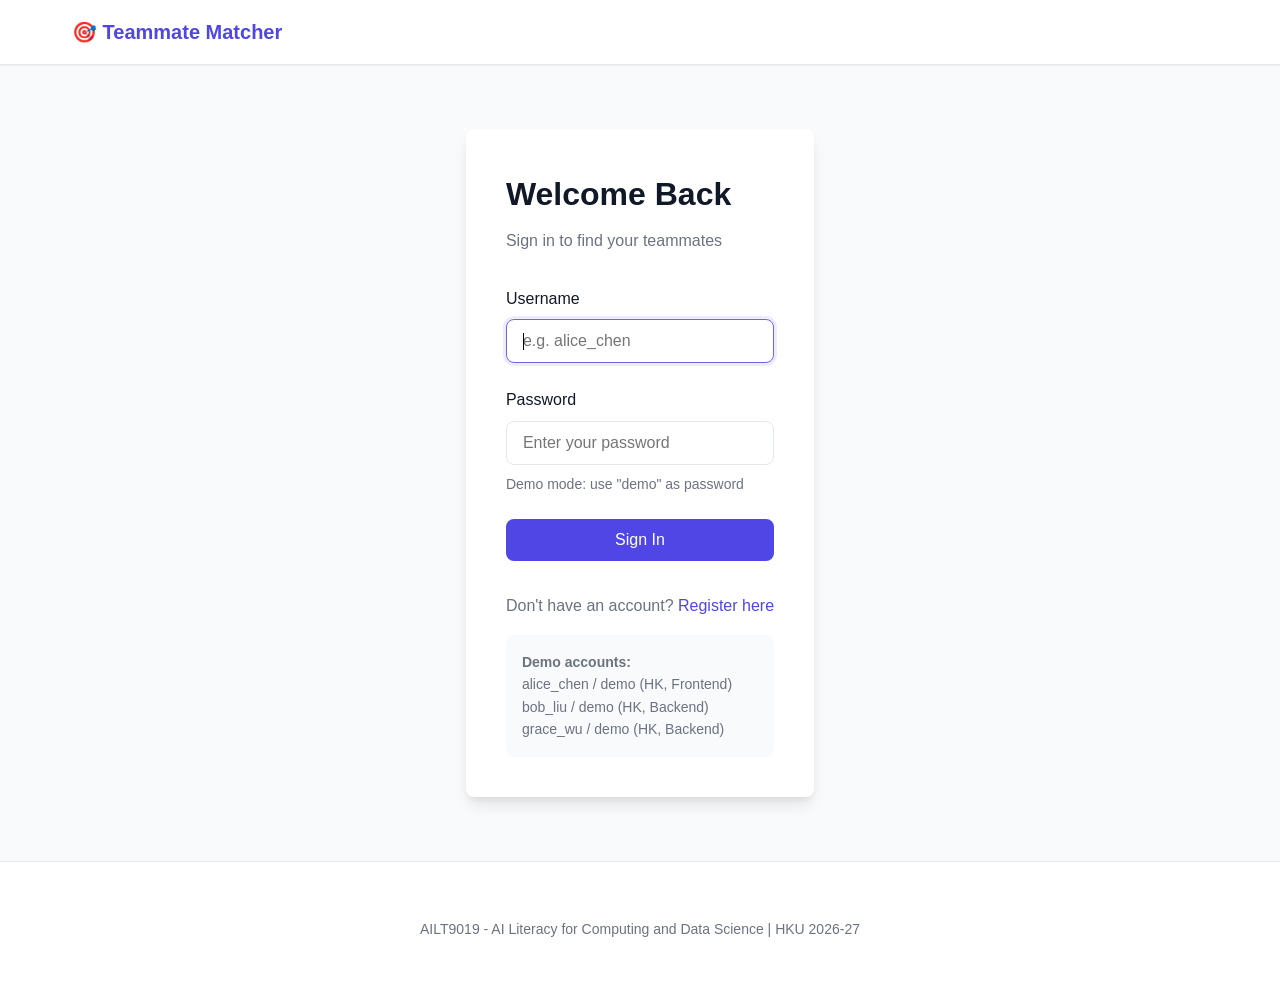
==== ui/dashboard.html @ fbad8a2a "Add UI frontend - pure HTML/CSS/JS interface - Login, register, dashboard, results, edit profile pag" ====
<!DOCTYPE html>
<html lang="zh-CN">
<head>
    <meta charset="UTF-8">
    <meta name="viewport" content="width=device-width, initial-scale=1.0">
    <title>Dashboard - Teammate Matcher</title>
    <link rel="stylesheet" href="css/style.css">
</head>
<body>
    <nav class="navbar">
        <div class="nav-container">
            <a href="dashboard.html" class="nav-brand"> Teammate Matcher</a>
            <div class="nav-links" id="nav-links">
                <a href="edit-profile.html">Edit Profile</a>
                <a href="#" onclick="logout()">Logout</a>
            </div>
        </div>
    </nav>

    <main class="container">
        <div id="alert-container"></div>

        <div class="dashboard">
            <div class="dashboard-header">
                <h1>Hello, <span id="user-display-name">User</span>! 👋</h1>
                <p class="dashboard-subtitle">Find your perfect project teammates</p>
            </div>

            <div class="dashboard-grid">
                <!-- Profile Card -->
                <div class="card profile-card">
                    <div class="card-header">
                        <h2>👤 Your Profile</h2>
                        <a href="edit-profile.html" class="btn btn-sm btn-secondary">Edit</a>
                    </div>
                    <div class="card-body">
                        <div class="profile-info">
                            <div class="info-row">
                                <span class="info-label">Username:</span>
                                <span class="info-value" id="profile-username">-</span>
                            </div>
                            <div class="info-row">
                                <span class="info-label">City:</span>
                                <span class="info-value">
                                    <span class="badge badge-city" id="profile-city">-</span>
                                </span>
                            </div>
                            <div class="info-row">
                                <span class="info-label">Role:</span>
                                <span class="info-value">
                                    <span class="badge badge-role" id="profile-role">-</span>
                                </span>
                            </div>
                            <div class="info-row">
                                <span class="info-label">Languages:</span>
                                <span class="info-value" id="profile-languages">-</span>
                            </div>
                            <div class="info-row">
                                <span class="info-label">Contact:</span>
                                <span class="info-value" id="profile-contact">-</span>
                            </div>
                            <div class="info-row">
                                <span class="info-label">Status:</span>
                                <span class="info-value">
                                    <span class="badge badge-warning" id="profile-status">Looking for teammates</span>
                                </span>
                            </div>
                        </div>
                    </div>
                </div>

                <!-- Match Card -->
                <div class="card match-card">
                    <div class="card-header">
                        <h2>🎯 Find Teammates</h2>
                    </div>
                    <div class="card-body">
                        <p class="match-description">
                            Our AI-powered matching algorithm will find you the best teammates based on:
                        </p>
                        <ul class="match-features">
                            <li>✓ Same cohort city (HK or SH)</li>
                            <li>✓ Complementary roles (Frontend, Backend, Database, etc.)</li>
                            <li>✓ Shared languages for better communication</li>
                            <li>✓ Availability (not already in a team)</li>
                        </ul>
                        <button id="match-btn" class="btn btn-primary btn-block btn-lg">
                            🔍 Run Matching Algorithm
                        </button>
                    </div>
                </div>
            </div>

            <!-- How It Works -->
            <div class="card how-it-works">
                <div class="card-header">
                    <h2>📋 How It Works</h2>
                </div>
                <div class="card-body">
                    <div class="steps">
                        <div class="step">
                            <div class="step-number">1</div>
                            <div class="step-content">
                                <h3>Hard Filter</h3>
                                <p>First, we filter out people who can't match with you (different city, already in a team, or yourself).</p>
                            </div>
                        </div>
                        <div class="step">
                            <div class="step-number">2</div>
                            <div class="step-content">
                                <h3>Signal Analysis</h3>
                                <p>For remaining candidates, we analyze shared languages and role compatibility.</p>
                            </div>
                        </div>
                        <div class="step">
                            <div class="step-number">3</div>
                            <div class="step-content">
                                <h3>AI Matching</h3>
                                <p>Our AI model (or deterministic fallback) picks the top 5 teammates who best complement your skills.</p>
                            </div>
                        </div>
                    </div>
                </div>
            </div>
        </div>
    </main>

    <footer class="footer">
        <div class="container">
            <p>AILT9019 - AI Literacy for Computing and Data Science | HKU 2026-27</p>
        </div>
    </footer>

    <script src="js/app.js"></script>
    <script>
        // Populate dashboard with current user data
        document.addEventListener('DOMContentLoaded', () => {
            if (currentUser) {
                document.getElementById('user-display-name').textContent = currentUser.display_name;
                document.getElementById('profile-username').textContent = currentUser.username;
                document.getElementById('profile-city').textContent = currentUser.city;
                document.getElementById('profile-role').textContent = currentUser.preferred_role;
                document.getElementById('profile-languages').textContent = (currentUser.languages || []).join(', ') || 'Not specified';
                document.getElementById('profile-contact').textContent = currentUser.contact_info || 'Not provided';

                const statusBadge = document.getElementById('profile-status');
                if (currentUser.in_team) {
                    statusBadge.textContent = 'Already in a team';
                    statusBadge.className = 'badge badge-success';
                } else {
                    statusBadge.textContent = 'Looking for teammates';
                    statusBadge.className = 'badge badge-warning';
                }
            }
        });
    </script>
</body>
</html>
---- ui/css/style.css ----
/* AILT9019 Teammate Matcher - UI Styles */

:root {
    --primary-color: #4f46e5;
    --primary-hover: #4338ca;
    --secondary-color: #6b7280;
    --success-color: #10b981;
    --warning-color: #f59e0b;
    --error-color: #ef4444;
    --bg-color: #f9fafb;
    --card-bg: #ffffff;
    --text-color: #111827;
    --text-muted: #6b7280;
    --border-color: #e5e7eb;
    --border-radius: 8px;
    --shadow-sm: 0 1px 2px 0 rgba(0, 0, 0, 0.05);
    --shadow: 0 1px 3px 0 rgba(0, 0, 0, 0.1), 0 1px 2px 0 rgba(0, 0, 0, 0.06);
    --shadow-md: 0 4px 6px -1px rgba(0, 0, 0, 0.1), 0 2px 4px -1px rgba(0, 0, 0, 0.06);
    --shadow-lg: 0 10px 15px -3px rgba(0, 0, 0, 0.1), 0 4px 6px -2px rgba(0, 0, 0, 0.05);
}

* {
    margin: 0;
    padding: 0;
    box-sizing: border-box;
}

body {
    font-family: -apple-system, BlinkMacSystemFont, 'Segoe UI', Roboto, 'Helvetica Neue', Arial, sans-serif;
    background-color: var(--bg-color);
    color: var(--text-color);
    line-height: 1.6;
    min-height: 100vh;
    display: flex;
    flex-direction: column;
}

/* Navbar */
.navbar {
    background: var(--card-bg);
    border-bottom: 1px solid var(--border-color);
    box-shadow: var(--shadow-sm);
    position: sticky;
    top: 0;
    z-index: 100;
}

.nav-container {
    max-width: 1200px;
    margin: 0 auto;
    padding: 1rem 2rem;
    display: flex;
    justify-content: space-between;
    align-items: center;
}

.nav-brand {
    font-size: 1.25rem;
    font-weight: 700;
    color: var(--primary-color);
    text-decoration: none;
}

.nav-links {
    display: flex;
    gap: 1.5rem;
}

.nav-links a {
    color: var(--text-color);
    text-decoration: none;
    font-weight: 500;
    transition: color 0.2s;
}

.nav-links a:hover {
    color: var(--primary-color);
}

/* Container */
.container {
    max-width: 1200px;
    margin: 0 auto;
    padding: 2rem;
    flex: 1;
}

/* Alerts */
.alert {
    padding: 1rem 1.5rem;
    border-radius: var(--border-radius);
    margin-bottom: 1.5rem;
    border-left: 4px solid;
}

.alert-success {
    background-color: #d1fae5;
    border-color: var(--success-color);
    color: #065f46;
}

.alert-error {
    background-color: #fee2e2;
    border-color: var(--error-color);
    color: #991b1b;
}

.alert-warning {
    background-color: #fef3c7;
    border-color: var(--warning-color);
    color: #92400e;
}

.alert-info {
    background-color: #dbeafe;
    border-color: #3b82f6;
    color: #1e40af;
}

/* Auth Pages */
.auth-container {
    display: flex;
    justify-content: center;
    align-items: center;
    min-height: calc(100vh - 200px);
    padding: 2rem;
}

.auth-card {
    background: var(--card-bg);
    border-radius: var(--border-radius);
    box-shadow: var(--shadow-lg);
    padding: 2.5rem;
    max-width: 500px;
    width: 100%;
}

.auth-card h1 {
    font-size: 2rem;
    margin-bottom: 0.5rem;
    color: var(--text-color);
}

.auth-subtitle {
    color: var(--text-muted);
    margin-bottom: 2rem;
}

.auth-form {
    display: flex;
    flex-direction: column;
    gap: 1.5rem;
}

.form-group {
    display: flex;
    flex-direction: column;
    gap: 0.5rem;
}

.form-group label {
    font-weight: 500;
    color: var(--text-color);
}

.form-group input,
.form-group select {
    padding: 0.75rem 1rem;
    border: 1px solid var(--border-color);
    border-radius: var(--border-radius);
    font-size: 1rem;
    transition: border-color 0.2s;
}

.form-group input:focus,
.form-group select:focus {
    outline: none;
    border-color: var(--primary-color);
    box-shadow: 0 0 0 3px rgba(79, 70, 229, 0.1);
}

.form-hint {
    color: var(--text-muted);
    font-size: 0.875rem;
}

.form-row {
    display: grid;
    grid-template-columns: 1fr 1fr;
    gap: 1rem;
}

.form-actions {
    display: flex;
    gap: 1rem;
    margin-top: 1rem;
}

.auth-footer {
    margin-top: 2rem;
    text-align: center;
    color: var(--text-muted);
}

.auth-footer a {
    color: var(--primary-color);
    text-decoration: none;
    font-weight: 500;
}

.auth-footer a:hover {
    text-decoration: underline;
}

.demo-accounts {
    margin-top: 1rem;
    padding: 1rem;
    background: var(--bg-color);
    border-radius: var(--border-radius);
    font-size: 0.875rem;
    text-align: left;
}

/* Buttons */
.btn {
    display: inline-block;
    padding: 0.75rem 1.5rem;
    border: none;
    border-radius: var(--border-radius);
    font-size: 1rem;
    font-weight: 500;
    text-decoration: none;
    cursor: pointer;
    transition: all 0.2s;
    text-align: center;
}

.btn-primary {
    background-color: var(--primary-color);
    color: white;
}

.btn-primary:hover {
    background-color: var(--primary-hover);
    box-shadow: var(--shadow-md);
}

.btn-secondary {
    background-color: var(--secondary-color);
    color: white;
}

.btn-secondary:hover {
    background-color: #4b5563;
}

.btn-sm {
    padding: 0.5rem 1rem;
    font-size: 0.875rem;
}

.btn-lg {
    padding: 1rem 2rem;
    font-size: 1.125rem;
}

.btn-block {
    display: block;
    width: 100%;
}

/* Dashboard */
.dashboard {
    display: flex;
    flex-direction: column;
    gap: 2rem;
}

.dashboard-header {
    text-align: center;
    margin-bottom: 1rem;
}

.dashboard-header h1 {
    font-size: 2.5rem;
    margin-bottom: 0.5rem;
}

.dashboard-subtitle {
    color: var(--text-muted);
    font-size: 1.125rem;
}

.dashboard-grid {
    display: grid;
    grid-template-columns: repeat(auto-fit, minmax(400px, 1fr));
    gap: 2rem;
}

/* Cards */
.card {
    background: var(--card-bg);
    border-radius: var(--border-radius);
    box-shadow: var(--shadow);
    overflow: hidden;
}

.card-header {
    padding: 1.5rem;
    border-bottom: 1px solid var(--border-color);
    display: flex;
    justify-content: space-between;
    align-items: center;
}

.card-header h2 {
    font-size: 1.25rem;
}

.card-body {
    padding: 1.5rem;
}

/* Profile Card */
.profile-info {
    display: flex;
    flex-direction: column;
    gap: 1rem;
}

.info-row {
    display: flex;
    justify-content: space-between;
    align-items: center;
    padding: 0.75rem 0;
    border-bottom: 1px solid var(--border-color);
}

.info-row:last-child {
    border-bottom: none;
}

.info-label {
    font-weight: 500;
    color: var(--text-muted);
}

.info-value {
    font-weight: 600;
}

/* Badges */
.badge {
    display: inline-block;
    padding: 0.25rem 0.75rem;
    border-radius: 12px;
    font-size: 0.875rem;
    font-weight: 500;
}

.badge-city {
    background-color: #dbeafe;
    color: #1e40af;
}

.badge-role {
    background-color: #e0e7ff;
    color: #3730a3;
}

.badge-success {
    background-color: #d1fae5;
    color: #065f46;
}

.badge-warning {
    background-color: #fef3c7;
    color: #92400e;
}

/* Match Card */
.match-description {
    color: var(--text-muted);
    margin-bottom: 1rem;
}

.match-features {
    list-style: none;
    margin-bottom: 1.5rem;
}

.match-features li {
    padding: 0.5rem 0;
    color: var(--text-color);
}

/* How It Works */
.how-it-works {
    margin-top: 1rem;
}

.steps {
    display: flex;
    flex-direction: column;
    gap: 1.5rem;
}

.step {
    display: flex;
    gap: 1.5rem;
    align-items: flex-start;
}

.step-number {
    width: 40px;
    height: 40px;
    border-radius: 50%;
    background-color: var(--primary-color);
    color: white;
    display: flex;
    align-items: center;
    justify-content: center;
    font-weight: 700;
    flex-shrink: 0;
}

.step-content h3 {
    margin-bottom: 0.5rem;
}

.step-content p {
    color: var(--text-muted);
}

/* Results Page */
.results-page {
    display: flex;
    flex-direction: column;
    gap: 2rem;
}

.results-header {
    text-align: center;
}

.results-header h1 {
    font-size: 2.5rem;
    margin-bottom: 0.5rem;
}

.results-subtitle {
    color: var(--text-muted);
    font-size: 1.125rem;
}

/* Stats Bar */
.stats-bar {
    display: grid;
    grid-template-columns: repeat(auto-fit, minmax(150px, 1fr));
    gap: 1rem;
    background: var(--card-bg);
    padding: 1.5rem;
    border-radius: var(--border-radius);
    box-shadow: var(--shadow);
}

.stat {
    text-align: center;
}

.stat-value {
    font-size: 2rem;
    font-weight: 700;
    color: var(--primary-color);
}

.stat-label {
    color: var(--text-muted);
    font-size: 0.875rem;
    margin-top: 0.25rem;
}

/* Filter Summary */
.filter-summary {
    margin-top: 1rem;
}

.filter-tags {
    display: flex;
    flex-wrap: wrap;
    gap: 0.5rem;
}

.filter-tag {
    padding: 0.5rem 1rem;
    background-color: var(--bg-color);
    border-radius: var(--border-radius);
    font-size: 0.875rem;
    color: var(--text-muted);
}

/* Picks Section */
.picks-section {
    display: flex;
    flex-direction: column;
    gap: 1.5rem;
}

.section-header {
    display: flex;
    justify-content: space-between;
    align-items: center;
}

.section-header h2 {
    font-size: 1.5rem;
}

.source-badge {
    padding: 0.5rem 1rem;
    background-color: var(--bg-color);
    border-radius: var(--border-radius);
    font-size: 0.875rem;
    color: var(--text-muted);
}

.picks-grid {
    display: grid;
    grid-template-columns: repeat(auto-fill, minmax(350px, 1fr));
    gap: 1.5rem;
}

.pick-card {
    background: var(--card-bg);
    border-radius: var(--border-radius);
    box-shadow: var(--shadow);
    display: flex;
    overflow: hidden;
    transition: transform 0.2s, box-shadow 0.2s;
}

.pick-card:hover {
    transform: translateY(-2px);
    box-shadow: var(--shadow-md);
}

.pick-rank {
    background: linear-gradient(135deg, var(--primary-color), var(--primary-hover));
    color: white;
    padding: 1.5rem 1rem;
    font-size: 1.5rem;
    font-weight: 700;
    display: flex;
    align-items: center;
    justify-content: center;
    min-width: 60px;
}

.pick-content {
    padding: 1.5rem;
    flex: 1;
}

.pick-header {
    display: flex;
    justify-content: space-between;
    align-items: center;
    margin-bottom: 1rem;
}

.pick-header h3 {
    font-size: 1.25rem;
}

.pick-details {
    display: flex;
    flex-direction: column;
    gap: 0.5rem;
    margin-bottom: 1rem;
}

.detail-item {
    display: flex;
    align-items: center;
    gap: 0.5rem;
    color: var(--text-muted);
    font-size: 0.875rem;
}

.detail-icon {
    font-size: 1rem;
}

.complement-badge {
    padding: 0.25rem 0.5rem;
    background-color: #d1fae5;
    color: #065f46;
    border-radius: 4px;
    font-size: 0.75rem;
    font-weight: 500;
}

.pick-reason {
    padding: 1rem;
    background-color: var(--bg-color);
    border-radius: var(--border-radius);
    margin-bottom: 1rem;
    font-size: 0.875rem;
    line-height: 1.5;
}

.pick-actions {
    display: flex;
    gap: 0.5rem;
}

/* No Results */
.no-results {
    text-align: center;
}

.no-results h3 {
    margin-bottom: 1rem;
}

.no-results ul {
    list-style: none;
    margin-top: 1rem;
}

.no-results li {
    padding: 0.5rem 0;
    color: var(--text-muted);
}

/* Results Actions */
.results-actions {
    display: flex;
    justify-content: center;
    gap: 1rem;
    margin-top: 2rem;
}

/* Footer */
.footer {
    background: var(--card-bg);
    border-top: 1px solid var(--border-color);
    padding: 1.5rem 0;
    margin-top: auto;
    text-align: center;
    color: var(--text-muted);
    font-size: 0.875rem;
}

/* Responsive */
@media (max-width: 768px) {
    .container {
        padding: 1rem;
    }

    .dashboard-grid {
        grid-template-columns: 1fr;
    }

    .form-row {
        grid-template-columns: 1fr;
    }

    .picks-grid {
        grid-template-columns: 1fr;
    }

    .stats-bar {
        grid-template-columns: repeat(2, 1fr);
    }

    .nav-container {
        flex-direction: column;
        gap: 1rem;
    }

    .nav-links {
        flex-direction: column;
        gap: 0.5rem;
    }
}
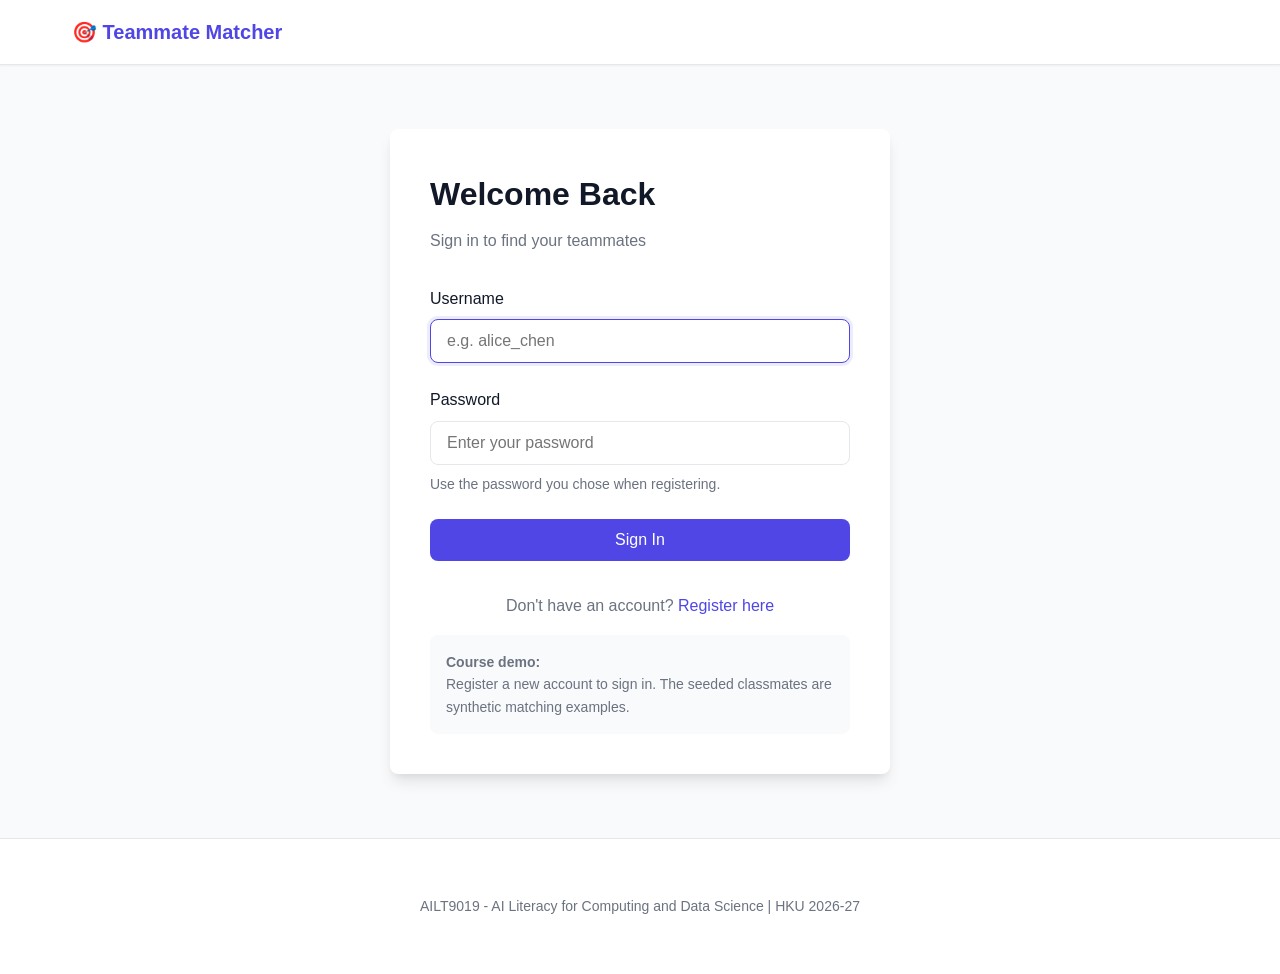
==== commit dc668c3e: "Fix startup and complete profile-to-matching workflow Keep CLI and API imports compatible, use one c" ====
--- a/ui/dashboard.html
+++ b/ui/dashboard.html
@@ -132,27 +132,5 @@
     </footer>
 
     <script src="js/app.js"></script>
-    <script>
-        // Populate dashboard with current user data
-        document.addEventListener('DOMContentLoaded', () => {
-            if (currentUser) {
-                document.getElementById('user-display-name').textContent = currentUser.display_name;
-                document.getElementById('profile-username').textContent = currentUser.username;
-                document.getElementById('profile-city').textContent = currentUser.city;
-                document.getElementById('profile-role').textContent = currentUser.preferred_role;
-                document.getElementById('profile-languages').textContent = (currentUser.languages || []).join(', ') || 'Not specified';
-                document.getElementById('profile-contact').textContent = currentUser.contact_info || 'Not provided';
-
-                const statusBadge = document.getElementById('profile-status');
-                if (currentUser.in_team) {
-                    statusBadge.textContent = 'Already in a team';
-                    statusBadge.className = 'badge badge-success';
-                } else {
-                    statusBadge.textContent = 'Looking for teammates';
-                    statusBadge.className = 'badge badge-warning';
-                }
-            }
-        });
-    </script>
 </body>
 </html>
